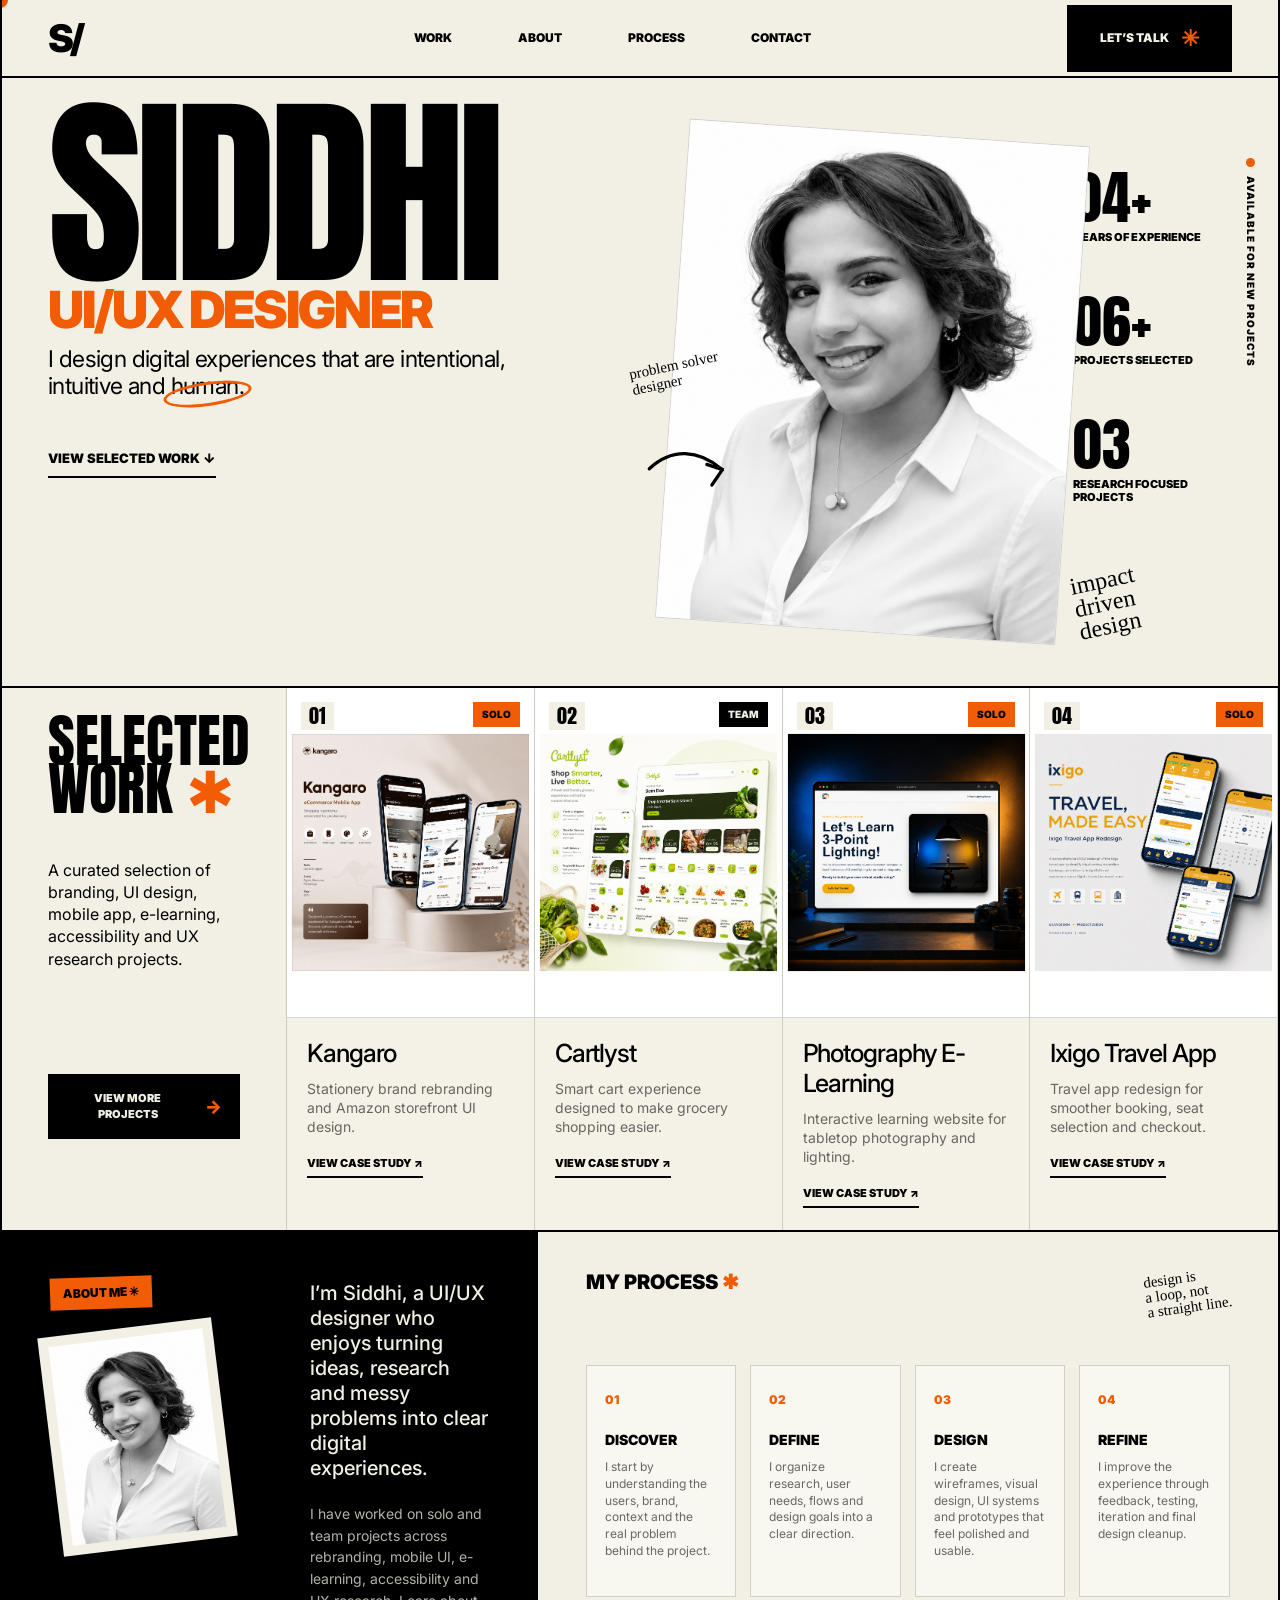
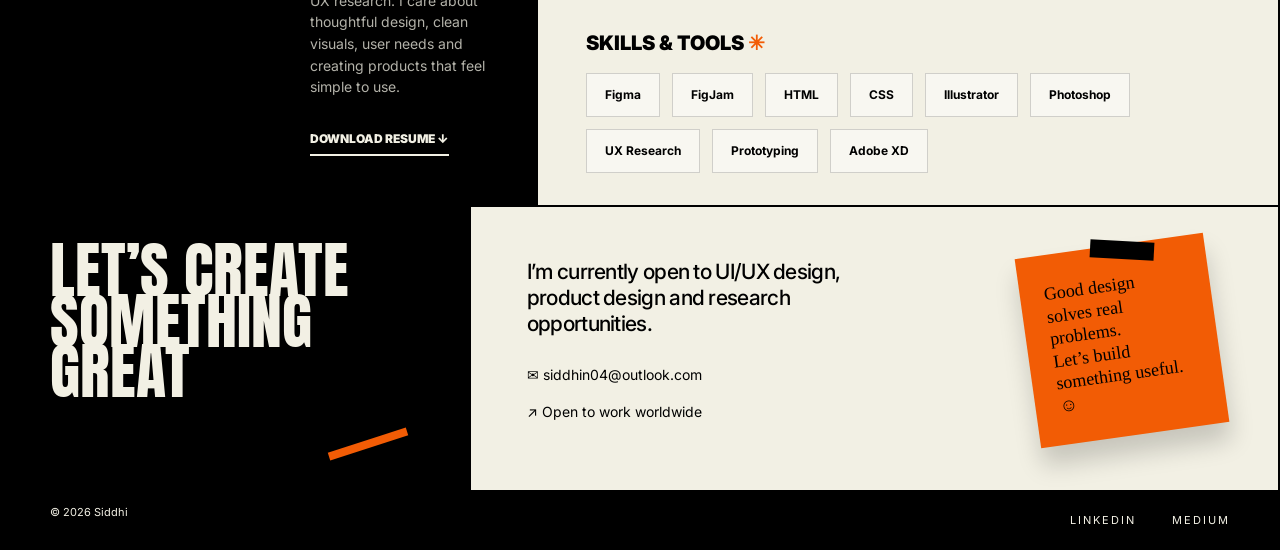
==== index.html @ 1e875e91 "Add files via upload" ====
<!DOCTYPE html>
<html lang="en">
<head>
  <meta charset="UTF-8" />
  <meta name="viewport" content="width=device-width, initial-scale=1.0" />

  <title>Siddhi | UI/UX Designer</title>

  <link href="https://cdn.jsdelivr.net/npm/bootstrap@5.3.3/dist/css/bootstrap.min.css" rel="stylesheet">
  <link rel="stylesheet" href="style.css" />
</head>

<body>
  <div class="progress-line" id="progressLine"></div>
  <div class="cursor-dot" id="cursorDot"></div>

  <div class="portfolio-shell">

    <header class="topbar">
      <a href="#home" class="brand">S/</a>

      <nav class="desktop-nav">
        <a href="#work">Work</a>
        <a href="#about">About</a>
        <a href="#process">Process</a>
        <a href="#contact">Contact</a>
      </nav>

      <button class="talk-btn" id="talkBtn">Let’s talk <span>✳</span></button>

      <button class="mobile-menu-btn" data-bs-toggle="offcanvas" data-bs-target="#mobileMenu">
        Menu
      </button>
    </header>

    <div class="offcanvas offcanvas-end custom-menu" tabindex="-1" id="mobileMenu">
      <div class="offcanvas-header">
        <h5>Siddhi</h5>
        <button type="button" class="btn-close" data-bs-dismiss="offcanvas"></button>
      </div>

      <div class="offcanvas-body">
        <a href="#work" data-bs-dismiss="offcanvas">Work</a>
        <a href="#about" data-bs-dismiss="offcanvas">About</a>
        <a href="#process" data-bs-dismiss="offcanvas">Process</a>
        <a href="#contact" data-bs-dismiss="offcanvas">Contact</a>
      </div>
    </div>

    <main>
      <section class="hero-section" id="home">
        <div class="hero-copy">
          <h1>Siddhi</h1>
          <h2>UI/UX Designer</h2>

          <p>
            I design digital experiences that are intentional, intuitive and
            <span>human.</span>
          </p>

          <a href="#work" class="text-link">View selected work ↓</a>
        </div>

        <div class="hero-visual">
          <p class="scribble scribble-left">
            problem solver<br>
            designer
          </p>

          <svg class="draw-arrow" viewBox="0 0 180 110">
            <path d="M15 42 C52 13, 92 19, 126 53"></path>
            <path d="M126 53 L103 43"></path>
            <path d="M126 53 L108 75"></path>
          </svg>

          <div class="portrait-card" id="portraitCard">
            <img src="potrait_siddhi.png" alt="Siddhi profile photo" class="profile-photo">
          </div>
        </div>

        <aside class="hero-stats">
          <p class="vertical-text">Available for new projects</p>

          <div class="stat-block">
            <h3>04+</h3>
            <p>Years of experience</p>
          </div>

          <div class="stat-block">
            <h3>06+</h3>
            <p>Projects selected</p>
          </div>

          <div class="stat-block">
            <h3>03</h3>
            <p>Research focused projects</p>
          </div>

          <p class="scribble impact-note">
            impact<br>
            driven<br>
            design
          </p>
        </aside>
      </section>

      <section class="work-section" id="work">
        <div class="work-intro">
          <h2>Selected<br>Work <span>✱</span></h2>

          <p>
            A curated selection of branding, UI design, mobile app, e-learning, accessibility and UX research projects.
          </p>

          <button class="black-action" id="moreProjectsBtn">
            View more projects <span>→</span>
          </button>
        </div>

        <article class="project-card">
          <div class="project-image">
            <img src="kangaro.png" alt="Kangaro stationery brand rebranding and UI design project" class="project-photo">
            <span class="project-no">01</span>
            <span class="project-tag">Solo</span>
          </div>

          <div class="project-content">
            <h3>Kangaro</h3>
            <p>Stationery brand rebranding and Amazon storefront UI design.</p>
            <a href="kangaro.html">View case study ↗</a>
          </div>
        </article>

        <article class="project-card">
          <div class="project-image">
            <img src="cartlyst.png" alt="Cartlyst smart cart UX and UI team project" class="project-photo">
            <span class="project-no dark-no">02</span>
            <span class="project-tag team">Team</span>
          </div>

          <div class="project-content">
            <h3>Cartlyst</h3>
            <p>Smart cart experience designed to make grocery shopping easier.</p>
            <a href="cartlyst.html">View case study ↗</a>
          </div>
        </article>

        <article class="project-card">
          <div class="project-image">
            <img src="eLearning.png" alt="Photography e-learning website solo project" class="project-photo">
            <span class="project-no">03</span>
            <span class="project-tag">Solo</span>
          </div>

          <div class="project-content">
            <h3>Photography E-Learning</h3>
            <p>Interactive learning website for tabletop photography and lighting.</p>
            <a href="photography-elearning.html">View case study ↗</a>
          </div>
        </article>

        <article class="project-card">
          <div class="project-image">
            <img src="ixigo.png" alt="Ixigo travel mobile application solo project" class="project-photo">
            <span class="project-no dark-no">04</span>
            <span class="project-tag">Solo</span>
          </div>

          <div class="project-content">
            <h3>Ixigo Travel App</h3>
            <p>Travel app redesign for smoother booking, seat selection and checkout.</p>
            <a href="ixigo.html">View case study ↗</a>
          </div>
        </article>

        <article class="project-card extra-project">
          <div class="project-image">
            <img src="assesblity.png" alt="SightSense accessibility UX research solo project" class="project-photo">
            <span class="project-no dark-no">05</span>
            <span class="project-tag">Solo</span>
          </div>

          <div class="project-content">
            <h3>SightSense Accessibility Research</h3>
            <p>Research study on context-aware smart assistants for blind and low-vision users.</p>
            <a href="accessibility.html">View case study ↗</a>
          </div>
        </article>

        <article class="project-card extra-project">
          <div class="project-image">
            <img src="cashback.png" alt="Cashback wallet UX research and redesign project" class="project-photo">
            <span class="project-no">06</span>
            <span class="project-tag team">Team</span>
          </div>

          <div class="project-content">
            <h3>Cashback Wallet</h3>
            <p>UX evaluation and redesign for a digital wallet cashback experience.</p>
            <a href="cashback-wallet.html">View case study ↗</a>
          </div>
        </article>
      </section>

      <section class="about-process">
        <div class="about-panel" id="about">
          <span class="about-chip">About me ✳</span>

          <div class="polaroid-card">
            <img src="potrait_siddhi.png" alt="Siddhi profile photo" class="about-photo">
          </div>

          <div class="about-copy">
            <h2>
              I’m Siddhi, a UI/UX designer who enjoys turning ideas, research and messy problems into clear digital experiences.
            </h2>

            <p>
              I have worked on solo and team projects across rebranding, mobile UI, e-learning, accessibility and UX research.
              I care about thoughtful design, clean visuals, user needs and creating products that feel simple to use.
            </p>

            <a href="#">Download resume ↓</a>
          </div>
        </div>

        <div class="process-panel" id="process">
          <div class="process-header">
            <h2>My Process <span>✱</span></h2>
            <p class="scribble process-note">design is<br>a loop, not<br>a straight line.</p>
          </div>

          <div class="process-cards">
            <div class="process-card">
              <span>01</span>
              <h3>Discover</h3>
              <p>I start by understanding the users, brand, context and the real problem behind the project.</p>
            </div>

            <div class="process-card">
              <span>02</span>
              <h3>Define</h3>
              <p>I organize research, user needs, flows and design goals into a clear direction.</p>
            </div>

            <div class="process-card">
              <span>03</span>
              <h3>Design</h3>
              <p>I create wireframes, visual design, UI systems and prototypes that feel polished and usable.</p>
            </div>

            <div class="process-card">
              <span>04</span>
              <h3>Refine</h3>
              <p>I improve the experience through feedback, testing, iteration and final design cleanup.</p>
            </div>
          </div>

          <div class="tools">
            <h3>Skills & Tools <span>✳</span></h3>

            <div class="tool-list">
              <span>Figma</span>
              <span>FigJam</span>
              <span>HTML</span>
              <span>CSS</span>
              <span>Illustrator</span>
              <span>Photoshop</span>
              <span>UX Research</span>
              <span>Prototyping</span>
              <span>Adobe XD</span>
            </div>
          </div>
        </div>
      </section>

      <section class="contact-section" id="contact">
        <div class="contact-salmon">
          <h2>Let’s create<br>something great</h2>
          <i></i>
        </div>

        <div class="contact-copy">
          <h3>I’m currently open to UI/UX design, product design and research opportunities.</h3>
          <p>✉ siddhin04@outlook.com </p>
          <p>↗ Open to work worldwide</p>
        </div> 

        <div class="sticky-note" id="stickyNote">
          <b></b>
          <p>Good design<br>solves real problems.<br>Let’s build<br>something useful. ☺</p>
        </div>
      </section>
    </main>

    <footer>
      <p>© 2026 Siddhi</p>

      <div>
        <a href="https://www.linkedin.com/" target="_blank">LinkedIn</a>
        <a href="https://medium.com/" target="_blank">Medium</a>
      </div>
    </footer>
  </div>

  <script src="https://cdn.jsdelivr.net/npm/bootstrap@5.3.3/dist/js/bootstrap.bundle.min.js"></script>
  <script src="script.js"></script>
</body>
</html>
---- style.css ----
@import url("https://fonts.googleapis.com/css2?family=Anton&family=Inter:wght@400;600;700;800;900&family=Permanent+Marker&display=swap");

* {
  margin: 0;
  padding: 0;
  box-sizing: border-box;
}

:root {
  --paper: #f2f0e4;
  --cream: #f2f0e4;
  --black: #000000;
  --orange: #f25c05;
  --line: #000000;
  --soft-line: rgba(0, 0, 0, 0.16);
  --gray: rgba(0, 0, 0, 0.58);
  --white: #ffffff;
}

html {
  scroll-behavior: smooth;
  scroll-padding-top: 92px;
}

body {
  background: var(--paper);
  color: var(--black);
  font-family: "Inter", sans-serif;
  overflow-x: hidden;
}

a {
  color: inherit;
  text-decoration: none;
}

button {
  font-family: inherit;
}

.progress-line {
  position: fixed;
  top: 0;
  left: 0;
  height: 4px;
  width: 0%;
  background: var(--orange);
  z-index: 99999;
}

.cursor-dot {
  width: 16px;
  height: 16px;
  background: var(--orange);
  border-radius: 50%;
  position: fixed;
  z-index: 99998;
  pointer-events: none;
  transform: translate(-50%, -50%);
  mix-blend-mode: multiply;
}

.portfolio-shell {
  width: min(1440px, 100%);
  margin: 0 auto;
  background: var(--paper);
  border-left: 2px solid var(--line);
  border-right: 2px solid var(--line);
}

.topbar {
  height: 78px;
  padding: 0 46px;
  display: grid;
  grid-template-columns: 110px 1fr 165px;
  align-items: center;
  background: var(--paper);
  border-bottom: 2px solid var(--line);
  position: sticky;
  top: 0;
  z-index: 1000;
}

.brand {
  font-size: 38px;
  font-weight: 900;
  letter-spacing: -4px;
}

.desktop-nav {
  display: flex;
  justify-content: center;
  gap: 66px;
}

.desktop-nav a {
  font-size: 12px;
  font-weight: 900;
  text-transform: uppercase;
  position: relative;
}

.desktop-nav a::after {
  content: "";
  width: 0;
  height: 3px;
  background: var(--orange);
  position: absolute;
  left: 0;
  bottom: -9px;
  transition: 0.25s ease;
}

.desktop-nav a:hover::after {
  width: 100%;
}

.talk-btn {
  background: var(--black);
  color: var(--paper);
  border: 2px solid var(--line);
  padding: 15px 18px;
  font-size: 12px;
  font-weight: 900;
  text-transform: uppercase;
  cursor: pointer;
  display: flex;
  justify-content: center;
  align-items: center;
  gap: 12px;
  transition: 0.2s ease;
}

.talk-btn span {
  color: var(--orange);
  font-size: 22px;
}

.talk-btn:hover {
  transform: translateY(-2px);
}

.mobile-menu-btn {
  display: none;
  background: var(--black);
  color: var(--paper);
  border: none;
  padding: 13px 18px;
  font-size: 12px;
  font-weight: 900;
  text-transform: uppercase;
}

.custom-menu {
  background: var(--paper);
  color: var(--black);
}

.custom-menu .offcanvas-header {
  border-bottom: 2px solid var(--line);
}

.custom-menu h5 {
  font-family: "Anton", sans-serif;
  font-size: 40px;
  text-transform: uppercase;
}

.custom-menu .offcanvas-body {
  display: grid;
  gap: 20px;
}

.custom-menu .offcanvas-body a {
  font-family: "Anton", sans-serif;
  font-size: 54px;
  line-height: 0.95;
  text-transform: uppercase;
}

/* HERO SECTION */

.hero-section {
  min-height: 610px;
  display: grid;
  grid-template-columns: minmax(0, 1.08fr) minmax(420px, 0.78fr) 205px;
  border-bottom: 2px solid var(--line);
  overflow: hidden;
}

.hero-copy {
  padding: 36px 0 32px 46px;
  position: relative;
  z-index: 2;
}

.hero-copy h1 {
  font-family: "Anton", sans-serif;
  font-size: clamp(135px, 16vw, 275px);
  line-height: 0.78;
  letter-spacing: -7px;
  font-weight: 400;
  text-transform: uppercase;
  max-width: 100%;
}

.hero-copy h2 {
  margin-top: 12px;
  color: var(--orange);
  font-size: clamp(34px, 4vw, 54px);
  line-height: 0.9;
  letter-spacing: -2px;
  font-weight: 900;
  text-transform: uppercase;
}

.hero-copy p {
  margin-top: 14px;
  max-width: 530px;
  font-size: 23px;
  line-height: 1.2;
  letter-spacing: -0.6px;
}

.hero-copy p span {
  position: relative;
  display: inline-block;
}

.hero-copy p span::after {
  content: "";
  position: absolute;
  left: -8px;
  right: -8px;
  bottom: -5px;
  height: 24px;
  border: 3px solid var(--orange);
  border-radius: 50%;
  transform: rotate(-8deg);
  animation: circlePulse 2.5s infinite ease-in-out;
}

.text-link {
  display: inline-block;
  margin-top: 32px;
  font-size: 13px;
  font-weight: 900;
  text-transform: uppercase;
  border-bottom: 2px solid var(--line);
  padding-bottom: 7px;
}

.hero-visual {
  position: relative;
  display: flex;
  align-items: center;
  justify-content: center;
  padding-left: 48px;
  z-index: 3;
}

.portrait-card {
  width: 405px;
  height: 500px;
  background: var(--white);
  border: 1px solid rgba(0, 0, 0, 0.18);
  transform: rotate(4deg);
  overflow: hidden;
  transition: 0.18s ease;
  position: relative;
  z-index: 4;
}

.portrait-card:hover {
  box-shadow: 16px 16px 0 var(--orange);
  transform: rotate(2deg) translateY(-4px);
}

.profile-photo {
  width: 100%;
  height: 100%;
  object-fit: cover;
  filter: grayscale(100%);
  transform: rotate(-3deg) scale(1.08);
  transition: 0.35s ease;
}

.portrait-card:hover .profile-photo {
  filter: grayscale(0%);
  transform: rotate(0deg) scale(1.03);
}

.scribble {
  font-family: "Permanent Marker", cursive;
}

.scribble-left {
  position: absolute;
  left: 6px;
  top: 280px;
  z-index: 7;
  font-size: 15px;
  line-height: 1.05;
  color: var(--black);
  transform: rotate(-12deg);
  animation: floatOne 4s infinite ease-in-out;
  max-width: 140px;
  text-align: left;
  pointer-events: none;
}

.draw-arrow {
  position: absolute;
  left: 16px;
  top: 355px;
  width: 118px;
  height: 80px;
  z-index: 6;
  pointer-events: none;
  transform: rotate(-5deg);
}

.draw-arrow path {
  fill: none;
  stroke: var(--black);
  stroke-width: 5;
  stroke-linecap: round;
  stroke-linejoin: round;
  stroke-dasharray: 220;
  stroke-dashoffset: 220;
  animation: drawLine 2s forwards ease;
}

.hero-stats {
  position: relative;
  padding: 96px 36px 35px 0;
  display: flex;
  flex-direction: column;
  gap: 38px;
  z-index: 2;
}

.vertical-text {
  position: absolute;
  right: 20px;
  top: 98px;
  writing-mode: vertical-rl;
  font-size: 10px;
  font-weight: 900;
  text-transform: uppercase;
  letter-spacing: 1px;
}

.vertical-text::before {
  content: "";
  width: 9px;
  height: 9px;
  background: var(--orange);
  border-radius: 50%;
  position: absolute;
  top: -18px;
  left: 3px;
}

.stat-block h3 {
  font-family: "Anton", sans-serif;
  font-size: 58px;
  line-height: 0.82;
  font-weight: 400;
  color: var(--black);
}

.stat-block p {
  margin-top: 9px;
  font-size: 11px;
  line-height: 1.2;
  font-weight: 900;
  text-transform: uppercase;
}

.impact-note {
  color: var(--black);
  font-size: 24px;
  line-height: 0.95;
  transform: rotate(-12deg);
  animation: floatTwo 4.5s infinite ease-in-out;
}

/* WORK SECTION */

.work-section {
  display: grid;
  grid-template-columns: 285px repeat(4, 1fr);
  border-bottom: 2px solid var(--line);
}

.work-intro {
  padding: 29px 46px;
  border-right: 1.5px solid var(--soft-line);
}

.work-intro h2 {
  font-family: "Anton", sans-serif;
  font-size: 58px;
  line-height: 0.83;
  font-weight: 400;
  text-transform: uppercase;
}

.work-intro h2 span,
.process-header h2 span,
.tools h3 span {
  color: var(--orange);
  display: inline-block;
  animation: starSpin 4s linear infinite;
}

.work-intro p {
  margin-top: 46px;
  max-width: 175px;
  font-size: 16px;
  line-height: 1.38;
}

.black-action {
  margin-top: 88px;
  background: var(--black);
  color: var(--paper);
  border: 0;
  padding: 16px 18px;
  font-size: 11px;
  font-weight: 900;
  text-transform: uppercase;
  cursor: pointer;
  display: inline-flex;
  gap: 16px;
  align-items: center;
  transition: 0.2s ease;
}

.black-action span {
  color: var(--orange);
  font-size: 18px;
}

.black-action:hover {
  transform: translateY(-2px);
}

/* PROJECT CARDS */

.project-card {
  min-height: 500px;
  border-right: 1.5px solid var(--soft-line);
  background: rgba(255, 255, 255, 0.12);
  transition: 0.25s ease;
  display: flex;
  flex-direction: column;
}

.project-card:hover {
  background: #fffaf0;
  transform: translateY(-4px);
}

.project-image {
  height: 330px;
  border-bottom: 1.5px solid var(--soft-line);
  position: relative;
  overflow: hidden;
  background: #ffffff;
  display: flex;
  align-items: center;
  justify-content: center;
}

.project-photo {
  width: 100%;
  height: 100%;
  object-fit: contain;
  object-position: center;
  filter: none;
  transform: scale(0.96);
  transition: 0.35s ease;
  display: block;
}

.project-card:hover .project-photo {
  transform: scale(1);
}

.project-no {
  position: absolute;
  top: 14px;
  left: 14px;
  z-index: 8;
  color: var(--black);
  background: var(--paper);
  padding: 4px 8px;
  font-family: "Anton", sans-serif;
  font-size: 20px;
  line-height: 1;
}

.dark-no {
  color: var(--black);
}

.project-tag {
  position: absolute;
  top: 14px;
  right: 14px;
  z-index: 8;
  background: var(--orange);
  color: var(--black);
  padding: 5px 9px;
  font-size: 10px;
  font-weight: 900;
  text-transform: uppercase;
}

.project-tag.team {
  background: var(--black);
  color: var(--paper);
}

.project-content {
  padding: 20px 20px 22px;
  display: flex;
  flex-direction: column;
  gap: 12px;
}

.project-content h3 {
  font-size: 25px;
  letter-spacing: -1.1px;
  margin: 0;
}

.project-content > p {
  font-size: 14px;
  line-height: 1.35;
  max-width: 230px;
  margin: 0;
  color: var(--gray);
}

.project-meta {
  display: none !important;
}

.project-content a {
  width: fit-content;
  margin-top: 6px;
  font-size: 11px;
  font-weight: 900;
  text-transform: uppercase;
  border-bottom: 2px solid var(--line);
  padding-bottom: 5px;
}

.extra-project {
  display: none;
}

.extra-project.show {
  display: flex;
}

/* ABOUT + PROCESS */

.about-process {
  display: grid;
  grid-template-columns: 0.84fr 1.16fr;
  border-bottom: 2px solid var(--line);
}

.about-panel {
  background: var(--black);
  color: var(--paper);
  min-height: 360px;
  padding: 45px 48px;
  display: grid;
  grid-template-columns: 215px 1fr;
  gap: 45px;
  position: relative;
}

.about-chip {
  position: absolute;
  left: 48px;
  top: 45px;
  background: var(--orange);
  color: var(--black);
  padding: 7px 13px;
  font-size: 12px;
  font-weight: 900;
  text-transform: uppercase;
  transform: rotate(-2deg);
}

.polaroid-card {
  margin-top: 50px;
  width: 175px;
  height: 220px;
  background: var(--paper);
  padding: 10px;
  transform: rotate(-7deg);
  overflow: hidden;
}

.about-photo {
  width: 100%;
  height: 100%;
  object-fit: cover;
  filter: grayscale(100%);
}

.about-copy {
  align-self: center;
}

.about-copy h2 {
  max-width: 400px;
  font-size: 20px;
  line-height: 1.25;
}

.about-copy p {
  max-width: 390px;
  margin-top: 22px;
  color: rgba(242, 240, 228, 0.74);
  font-size: 14px;
  line-height: 1.55;
}

.about-copy a {
  display: inline-block;
  margin-top: 16px;
  color: var(--paper);
  font-size: 12px;
  font-weight: 900;
  text-transform: uppercase;
  border-bottom: 2px solid var(--paper);
  padding-bottom: 6px;
}

.process-panel {
  padding: 38px 48px 32px;
}

.process-header {
  display: flex;
  justify-content: space-between;
  align-items: flex-start;
}

.process-header h2,
.tools h3 {
  font-size: 20px;
  text-transform: uppercase;
  font-weight: 900;
}

.process-note {
  color: var(--black);
  line-height: 1;
  transform: rotate(-8deg);
  font-size: 15px;
  animation: floatOne 4s infinite ease-in-out;
}

.process-cards {
  margin-top: 34px;
  display: grid;
  grid-template-columns: repeat(4, 1fr);
  gap: 14px;
}

.process-card {
  min-height: 170px;
  background: rgba(255, 255, 255, 0.42);
  border: 1.5px solid var(--soft-line);
  padding: 20px 18px;
  transition: 0.25s ease;
}

.process-card:hover {
  background: var(--black);
  color: var(--paper);
  transform: translateY(-6px);
}

.process-card span {
  color: var(--orange);
  font-size: 12px;
  font-weight: 900;
}

.process-card h3 {
  margin-top: 22px;
  font-size: 14px;
  font-weight: 900;
  text-transform: uppercase;
}

.process-card p {
  margin-top: 10px;
  font-size: 12px;
  line-height: 1.4;
  color: var(--gray);
}

.process-card:hover p {
  color: rgba(242, 240, 228, 0.78);
}

.tools {
  margin-top: 34px;
}

.tool-list {
  margin-top: 18px;
  display: flex;
  flex-wrap: wrap;
  gap: 12px;
}

.tool-list span {
  border: 1.5px solid var(--soft-line);
  background: rgba(255, 255, 255, 0.45);
  padding: 12px 18px;
  font-size: 12px;
  font-weight: 700;
  cursor: pointer;
  transition: 0.2s ease;
}

.tool-list span:hover {
  background: var(--orange);
  border-color: var(--black);
  transform: rotate(-3deg) translateY(-5px);
}

/* CONTACT */

.contact-section {
  min-height: 235px;
  display: grid;
  grid-template-columns: 0.9fr 0.95fr 0.6fr;
  border-bottom: 2px solid var(--line);
}

.contact-salmon {
  background: var(--black);
  color: var(--paper);
  padding: 38px 48px;
  position: relative;
  overflow: hidden;
}

.contact-salmon h2 {
  font-family: "Anton", sans-serif;
  font-size: 62px;
  font-weight: 400;
  text-transform: uppercase;
  line-height: 0.82;
}

.contact-salmon i {
  width: 82px;
  height: 8px;
  background: var(--orange);
  position: absolute;
  bottom: 42px;
  right: 62px;
  transform: rotate(-18deg);
  animation: scratch 1.2s infinite ease-in-out;
}

.contact-copy {
  padding: 52px 56px;
}

.contact-copy h3 {
  max-width: 425px;
  font-size: 21px;
  line-height: 1.25;
  letter-spacing: -0.7px;
  margin-bottom: 26px;
}

.contact-copy p {
  margin-top: 11px;
  font-size: 14px;
}

.sticky-note {
  display: grid;
  place-items: center;
  position: relative;
  perspective: 700px;
}

.sticky-note p {
  width: 190px;
  min-height: 170px;
  background: var(--orange);
  color: var(--black);
  padding: 28px 24px;
  font-family: "Permanent Marker", cursive;
  font-size: 18px;
  line-height: 1.25;
  transform: rotate(-8deg);
  box-shadow: 0 18px 24px rgba(0, 0, 0, 0.18);
  transition: 0.18s ease;
}

.sticky-note b {
  width: 64px;
  height: 18px;
  background: var(--black);
  position: absolute;
  top: 34px;
  left: 50%;
  transform: translateX(-50%) rotate(3deg);
  z-index: 2;
}

/* FOOTER */

footer {
  height: 58px;
  background: var(--black);
  color: var(--paper);
  display: flex;
  align-items: center;
  justify-content: space-between;
  padding: 0 48px;
  font-size: 11px;
}

footer div {
  display: flex;
  gap: 36px;
  text-transform: uppercase;
  letter-spacing: 2px;
}

/* ANIMATIONS */

@keyframes drawLine {
  to {
    stroke-dashoffset: 0;
  }
}

@keyframes circlePulse {
  0%, 100% {
    transform: rotate(-8deg) scale(1);
  }

  50% {
    transform: rotate(-5deg) scale(1.12);
  }
}

@keyframes starSpin {
  to {
    transform: rotate(360deg);
  }
}

@keyframes floatOne {
  0%, 100% {
    translate: 0 0;
  }

  50% {
    translate: 0 -10px;
  }
}

@keyframes floatTwo {
  0%, 100% {
    translate: 0 0;
  }

  50% {
    translate: 8px -10px;
  }
}

@keyframes scratch {
  0%, 100% {
    transform: rotate(-18deg) scaleX(1);
  }

  50% {
    transform: rotate(-14deg) scaleX(1.35);
  }
}

/* RESPONSIVE */

@media (max-width: 1180px) {
  .topbar {
    grid-template-columns: 1fr 1fr;
    height: auto;
    padding: 22px 28px;
    row-gap: 16px;
  }

  .brand {
    grid-column: 1;
  }

  .desktop-nav {
    display: none;
  }

  .talk-btn {
    display: none;
  }

  .mobile-menu-btn {
    display: inline-flex;
    justify-self: end;
    grid-column: 2;
  }

  .hero-section {
    grid-template-columns: 1fr;
  }

  .hero-copy {
    padding: 40px 36px 22px;
  }

  .hero-visual {
    min-height: 540px;
    padding-left: 0;
  }

  .scribble-left {
    left: calc(50% - 255px);
    top: 110px;
  }

  .draw-arrow {
    left: calc(50% - 210px);
    top: 190px;
  }

  .hero-stats {
    padding: 32px 36px;
    display: grid;
    grid-template-columns: repeat(3, 1fr);
  }

  .vertical-text {
    display: none;
  }

  .impact-note {
    grid-column: 1 / -1;
    width: fit-content;
  }

  .work-section {
    grid-template-columns: repeat(2, 1fr);
  }

  .work-intro {
    grid-column: 1 / -1;
    border-bottom: 2px solid var(--line);
  }

  .about-process {
    grid-template-columns: 1fr;
  }

  .process-cards {
    grid-template-columns: repeat(2, 1fr);
  }

  .contact-section {
    grid-template-columns: 1fr;
  }

  .contact-salmon,
  .contact-copy,
  .sticky-note {
    min-height: 230px;
  }

  footer {
    height: auto;
    padding: 24px 36px;
  }
}

@media (max-width: 700px) {
  .cursor-dot {
    display: none;
  }

  .portfolio-shell {
    border: none;
  }

  .hero-copy,
  .work-intro,
  .about-panel,
  .process-panel,
  .contact-salmon,
  .contact-copy {
    padding-left: 24px;
    padding-right: 24px;
  }

  .hero-copy h1 {
    font-size: 105px;
    letter-spacing: -4px;
  }

  .hero-copy h2 {
    font-size: 34px;
  }

  .hero-copy p {
    font-size: 19px;
  }

  .portrait-card {
    width: 305px;
    height: 390px;
  }

  .hero-visual {
    min-height: 455px;
  }

  .scribble-left {
    left: 25px;
    top: 68px;
    font-size: 13px;
  }

  .draw-arrow {
    left: 35px;
    top: 138px;
    width: 95px;
  }

  .hero-stats,
  .work-section,
  .process-cards {
    grid-template-columns: 1fr;
  }

  .project-card {
    min-height: auto;
    border-right: none;
    border-bottom: 2px solid var(--line);
  }

  .project-image {
    height: 360px;
  }

  .project-photo {
    object-fit: contain;
    transform: scale(0.96);
  }

  .project-card:hover .project-photo {
    transform: scale(1);
  }

  .about-panel {
    grid-template-columns: 1fr;
  }

  .contact-salmon h2 {
    font-size: 48px;
  }

  footer {
    flex-direction: column;
    align-items: flex-start;
    gap: 14px;
  }
}
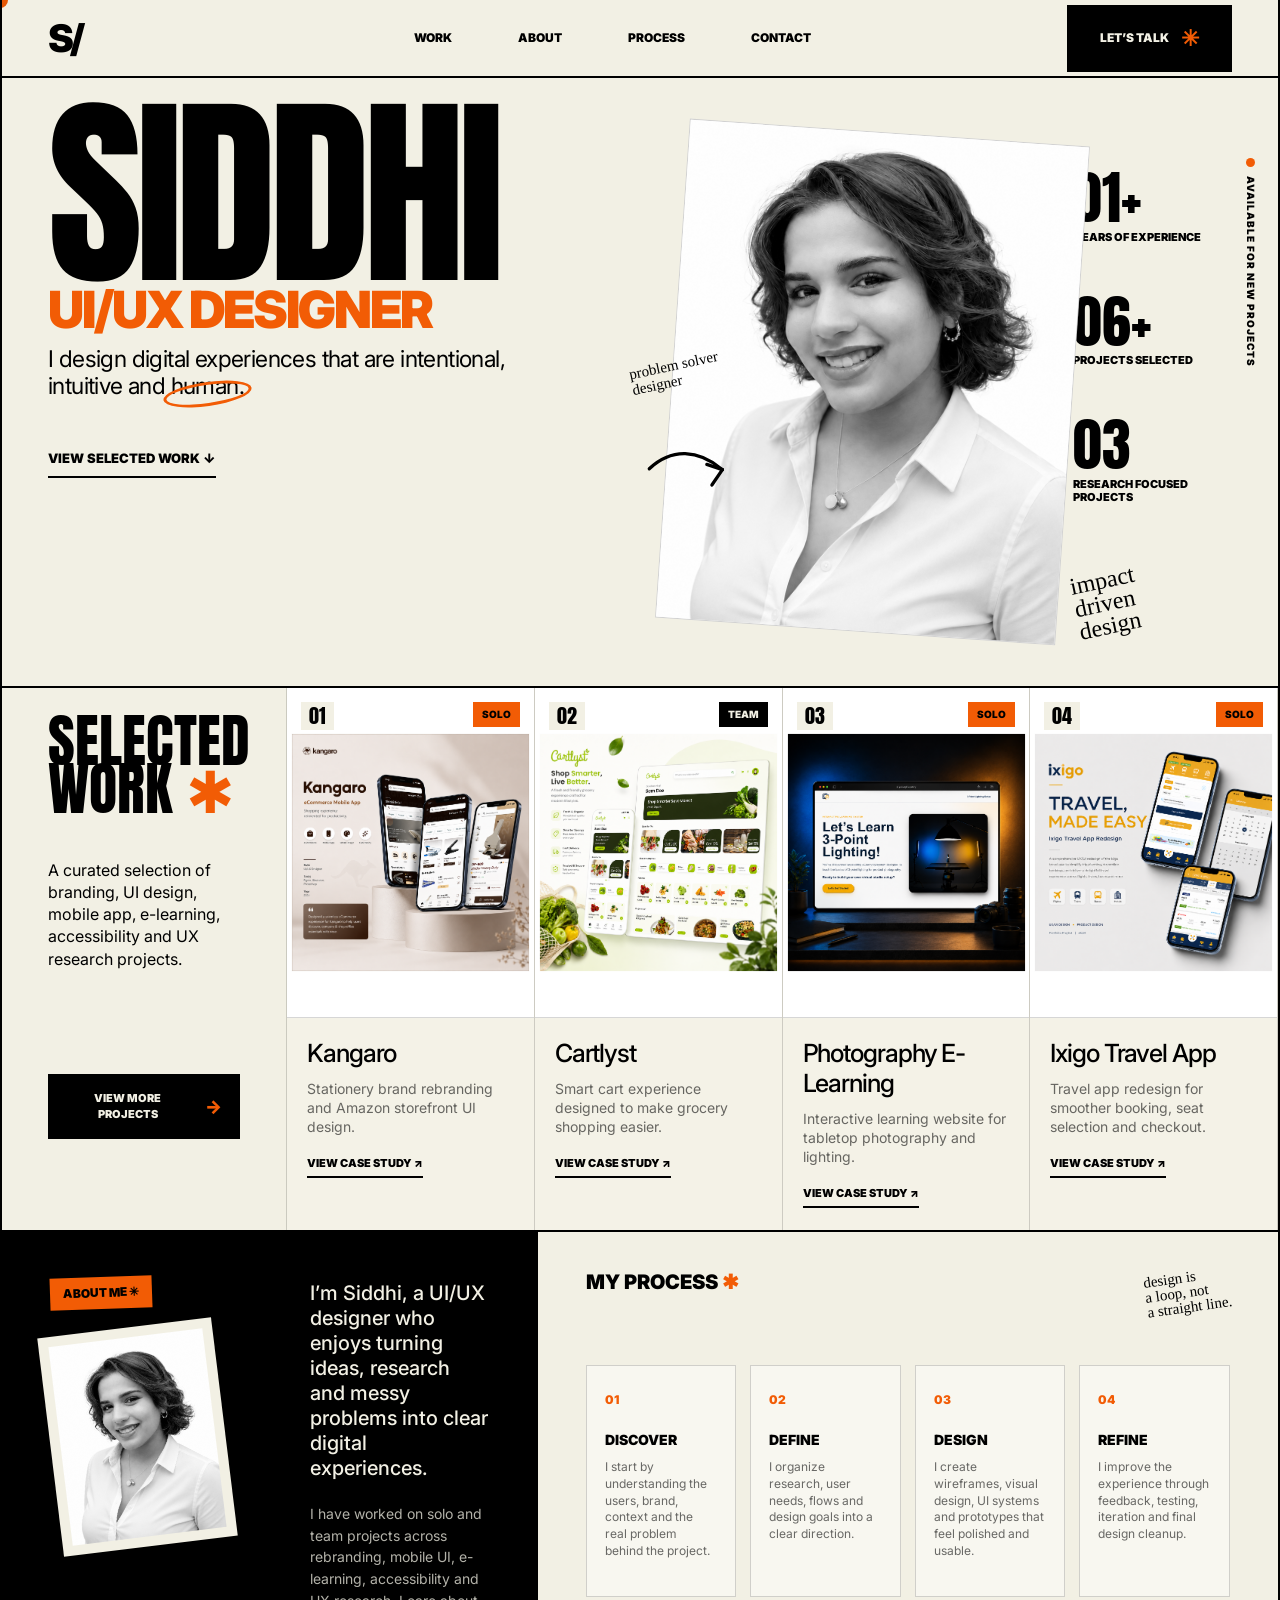
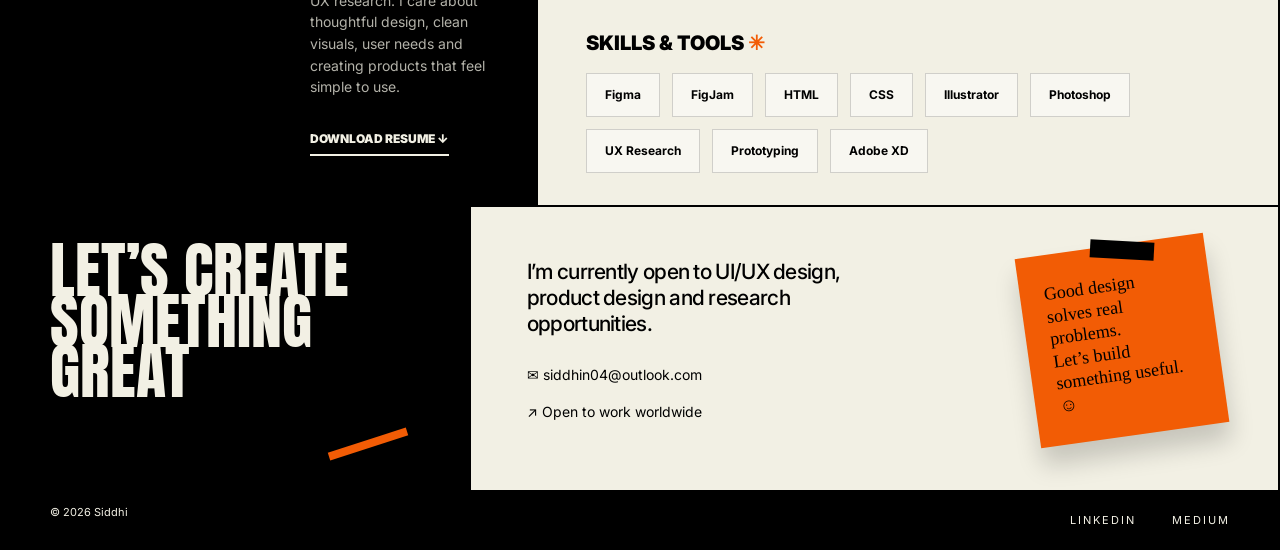
==== commit 8545784a: "Update index.html" ====
--- a/index.html
+++ b/index.html
@@ -82,7 +82,7 @@
           <p class="vertical-text">Available for new projects</p>
 
           <div class="stat-block">
-            <h3>04+</h3>
+            <h3>01+</h3>
             <p>Years of experience</p>
           </div>
 
@@ -306,4 +306,4 @@
   <script src="https://cdn.jsdelivr.net/npm/bootstrap@5.3.3/dist/js/bootstrap.bundle.min.js"></script>
   <script src="script.js"></script>
 </body>
-</html>+</html>
